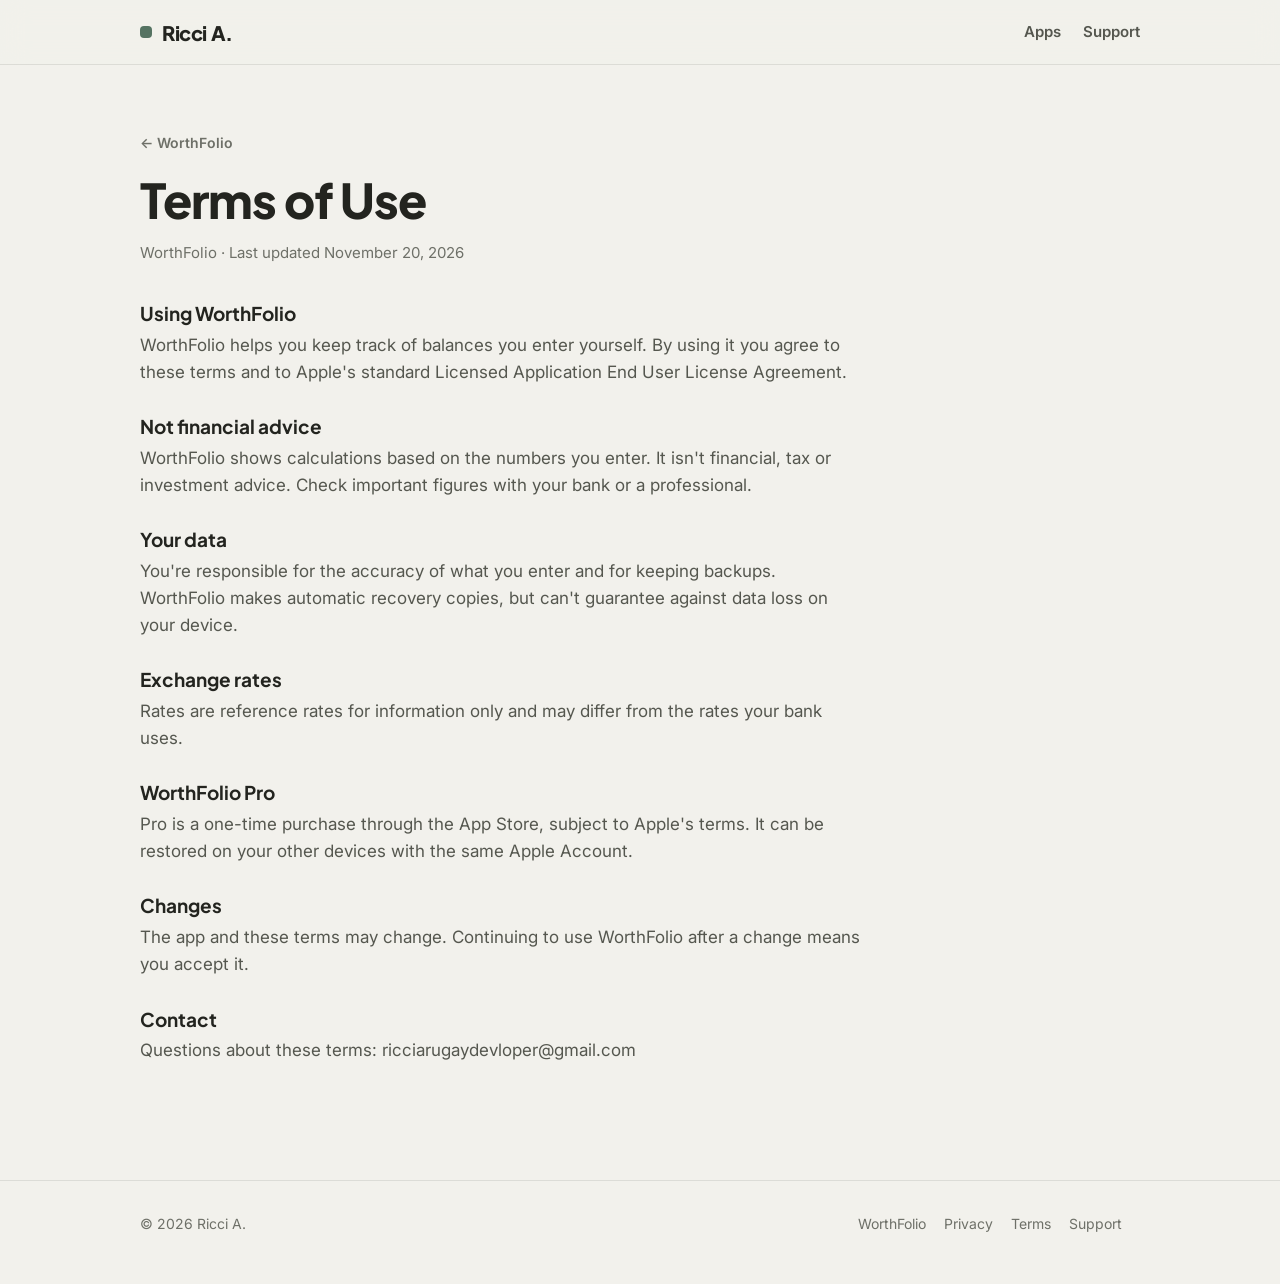
==== worthfolio/terms/index.html @ ca6a8307 "Developer site: home, WorthFolio page, privacy, terms, support Static GitHub Pages site for riccidev" ====
<!doctype html>
<html lang="en">
<head>
<meta charset="utf-8">
<meta name="viewport" content="width=device-width,initial-scale=1,viewport-fit=cover">
<title>WorthFolio Terms of Use</title>
<meta name="description" content="Terms of Use for the WorthFolio app.">
<meta property="og:title" content="WorthFolio Terms of Use">
<meta property="og:description" content="Terms of Use for the WorthFolio app.">
<meta property="og:url" content="https://riccidevloper.com/worthfolio/terms/">
<link rel="icon" href="/assets/favicon.png">
<link rel="apple-touch-icon" href="/assets/apple-touch-icon.png">
<link rel="preconnect" href="https://fonts.googleapis.com"><link rel="preconnect" href="https://fonts.gstatic.com" crossorigin>
<link href="https://fonts.googleapis.com/css2?family=Inter:wght@400;500;600;700&family=Plus+Jakarta+Sans:wght@700;800&display=swap" rel="stylesheet">
<link rel="stylesheet" href="/assets/style.css">
</head>
<body>
<header class="top"><div class="wrap"><a class="logo" href="/"><span class="dot"></span>Ricci A.</a><nav><a href="/#apps">Apps</a><a href="/worthfolio/support/">Support</a></nav></div></header>
<main>
<div class="wrap"><div class="doc"><a class="crumb" href="/worthfolio/">← WorthFolio</a><h2 style="margin-top:18px">Terms of Use</h2><p class="meta">WorthFolio · Last updated November 20, 2026</p><section><h3>Using WorthFolio</h3><p>WorthFolio helps you keep track of balances you enter yourself. By using it you agree to these terms and to Apple&#x27;s standard Licensed Application End User License Agreement.</p></section><section><h3>Not financial advice</h3><p>WorthFolio shows calculations based on the numbers you enter. It isn&#x27;t financial, tax or investment advice. Check important figures with your bank or a professional.</p></section><section><h3>Your data</h3><p>You&#x27;re responsible for the accuracy of what you enter and for keeping backups. WorthFolio makes automatic recovery copies, but can&#x27;t guarantee against data loss on your device.</p></section><section><h3>Exchange rates</h3><p>Rates are reference rates for information only and may differ from the rates your bank uses.</p></section><section><h3>WorthFolio Pro</h3><p>Pro is a one-time purchase through the App Store, subject to Apple&#x27;s terms. It can be restored on your other devices with the same Apple Account.</p></section><section><h3>Changes</h3><p>The app and these terms may change. Continuing to use WorthFolio after a change means you accept it.</p></section><section><h3>Contact</h3><p>Questions about these terms: ricciarugaydevloper@gmail.com</p></section></div></div>
</main>
<footer><div class="wrap"><span>© 2026 Ricci A.</span><span><a href="/worthfolio/">WorthFolio</a><a href="/worthfolio/privacy/">Privacy</a><a href="/worthfolio/terms/">Terms</a><a href="/worthfolio/support/">Support</a></span></div></footer>
</body>
</html>
---- assets/style.css ----
:root{--bg:#F2F1EC;--surface:#FFFFFF;--ink:#23241F;--ink2:#55574F;--muted:#6E7068;--sage:#557362;--sage-soft:#DDE7DB;--line:rgba(35,36,31,.10);--hero1:#9AAF9F;--hero2:#557060;--font-display:'Plus Jakarta Sans',system-ui,-apple-system,sans-serif;--font-body:Inter,system-ui,-apple-system,sans-serif}
@media (prefers-color-scheme:dark){:root{--bg:#121412;--surface:#1C1F1C;--ink:#EEEDE6;--ink2:#C3C2B8;--muted:#979990;--sage:#A9C3AE;--sage-soft:#1C2620;--line:rgba(238,237,230,.10);--hero1:#465C4D;--hero2:#232C26}}
*{box-sizing:border-box}html{-webkit-text-size-adjust:100%}
body{margin:0;background:var(--bg);color:var(--ink);font:400 17px/1.6 var(--font-body);-webkit-font-smoothing:antialiased}
a{color:inherit}img{max-width:100%;display:block}
.wrap{max-width:1040px;margin:0 auto;padding:0 max(20px,env(safe-area-inset-left))}
header.top{position:sticky;top:0;z-index:10;background:color-mix(in srgb,var(--bg) 86%,transparent);backdrop-filter:saturate(1.4) blur(14px);-webkit-backdrop-filter:saturate(1.4) blur(14px);border-bottom:1px solid var(--line)}
header.top .wrap{display:flex;align-items:center;justify-content:space-between;height:64px}
.logo{font:800 20px var(--font-display);letter-spacing:-.4px;text-decoration:none;display:flex;align-items:center;gap:10px}
.logo .dot{width:12px;height:12px;border-radius:4px;background:var(--sage)}
nav a{font:600 15px var(--font-body);text-decoration:none;color:var(--ink2);margin-left:22px}nav a:hover{color:var(--ink)}
.hero{padding:96px 0 64px}
.eyebrow{font:700 13px var(--font-body);letter-spacing:.14em;text-transform:uppercase;color:var(--sage)}
h1{font:800 clamp(46px,8vw,88px)/1.02 var(--font-display);letter-spacing:-.035em;margin:14px 0 18px;text-wrap:balance}
h2{font:800 clamp(30px,4.4vw,44px)/1.1 var(--font-display);letter-spacing:-.025em;margin:0 0 14px;text-wrap:balance}
h3{font:700 20px/1.3 var(--font-display);margin:0 0 6px}
.lead{font-size:clamp(18px,2.2vw,21px);color:var(--ink2);max-width:36ch;margin:0}
section{padding:40px 0 72px}
.app-card{display:grid;grid-template-columns:auto 1fr auto;gap:28px;align-items:center;padding:28px;border-radius:28px;background:var(--surface);border:1px solid var(--line);text-decoration:none;box-shadow:0 18px 40px rgba(0,0,0,.06);transition:transform .2s ease,box-shadow .2s ease}
.app-card:hover{transform:translateY(-2px);box-shadow:0 24px 50px rgba(0,0,0,.09)}
.app-card img{width:96px;height:96px;border-radius:22px;box-shadow:0 8px 20px rgba(0,0,0,.12)}
.app-card p{margin:0;color:var(--ink2)}
.pill{display:inline-flex;align-items:center;gap:8px;padding:9px 16px;border-radius:999px;font:600 14px var(--font-body);background:var(--sage-soft);color:var(--sage);white-space:nowrap}
.btn{display:inline-flex;align-items:center;gap:8px;padding:14px 22px;border-radius:999px;font:600 16px var(--font-body);text-decoration:none;background:var(--ink);color:var(--bg)}
.btn.ghost{background:transparent;color:var(--ink);border:1px solid var(--line)}
.links{display:flex;flex-wrap:wrap;gap:12px;margin-top:28px}
.apphero{display:grid;grid-template-columns:1.1fr .9fr;gap:48px;align-items:center;padding:72px 0 40px}
.apphero .icon{width:112px;height:112px;border-radius:26px;box-shadow:0 14px 30px rgba(0,0,0,.14);margin-bottom:22px}
.band{background:linear-gradient(135deg,var(--hero1),var(--hero2));color:#fff;border-radius:32px;padding:44px}
.band h2{color:#fff}.band p{color:rgba(255,255,255,.88)}
.shots{display:flex;gap:18px;overflow-x:auto;scroll-snap-type:x mandatory;padding:8px 2px 24px;margin:0 -2px}
.shots img{width:240px;flex:none;border-radius:22px;scroll-snap-align:start;box-shadow:0 14px 30px rgba(0,0,0,.12)}
.grid3{display:grid;grid-template-columns:repeat(3,1fr);gap:18px}
.feature{padding:26px;border-radius:24px;background:var(--surface);border:1px solid var(--line)}
.feature p{margin:0;color:var(--ink2);font-size:16px}
.doc{max-width:720px;padding:64px 0 88px}
.doc .meta{color:var(--muted);font-size:15px;margin:0 0 36px}
.doc h2{font-size:clamp(34px,5vw,48px)}
.doc section{padding:0;margin:0 0 28px}
.doc h3{font-size:19px;margin-bottom:6px}
.doc p{margin:0;color:var(--ink2)}
.crumb{font:600 14px var(--font-body);color:var(--muted);text-decoration:none}
.faq details{border-bottom:1px solid var(--line);padding:18px 0}
.faq summary{cursor:pointer;font:700 18px var(--font-display);list-style:none}
.faq summary::-webkit-details-marker{display:none}
.faq summary::after{content:"+";float:right;color:var(--muted);font-weight:500}
.faq details[open] summary::after{content:"–"}
.faq details p{margin:10px 0 0;color:var(--ink2)}
.contact{padding:28px;border-radius:24px;background:var(--surface);border:1px solid var(--line);margin:8px 0 40px}
code.email{font:600 17px var(--font-body);user-select:all}
footer{border-top:1px solid var(--line);padding:32px 0 48px;color:var(--muted);font-size:14px}
footer .wrap{display:flex;flex-wrap:wrap;justify-content:space-between;gap:16px}
footer a{color:var(--muted);text-decoration:none;margin-right:18px}footer a:hover{color:var(--ink)}
:focus-visible{outline:3px solid var(--sage);outline-offset:3px;border-radius:8px}
@media (max-width:760px){.app-card{grid-template-columns:auto 1fr}.app-card .pill{grid-column:1/-1;justify-self:start}.apphero{grid-template-columns:1fr;padding-top:48px}.grid3{grid-template-columns:1fr}.band{padding:30px}nav a{margin-left:16px}.hero{padding:64px 0 40px}}
@media (prefers-reduced-motion:reduce){*{transition:none!important}}
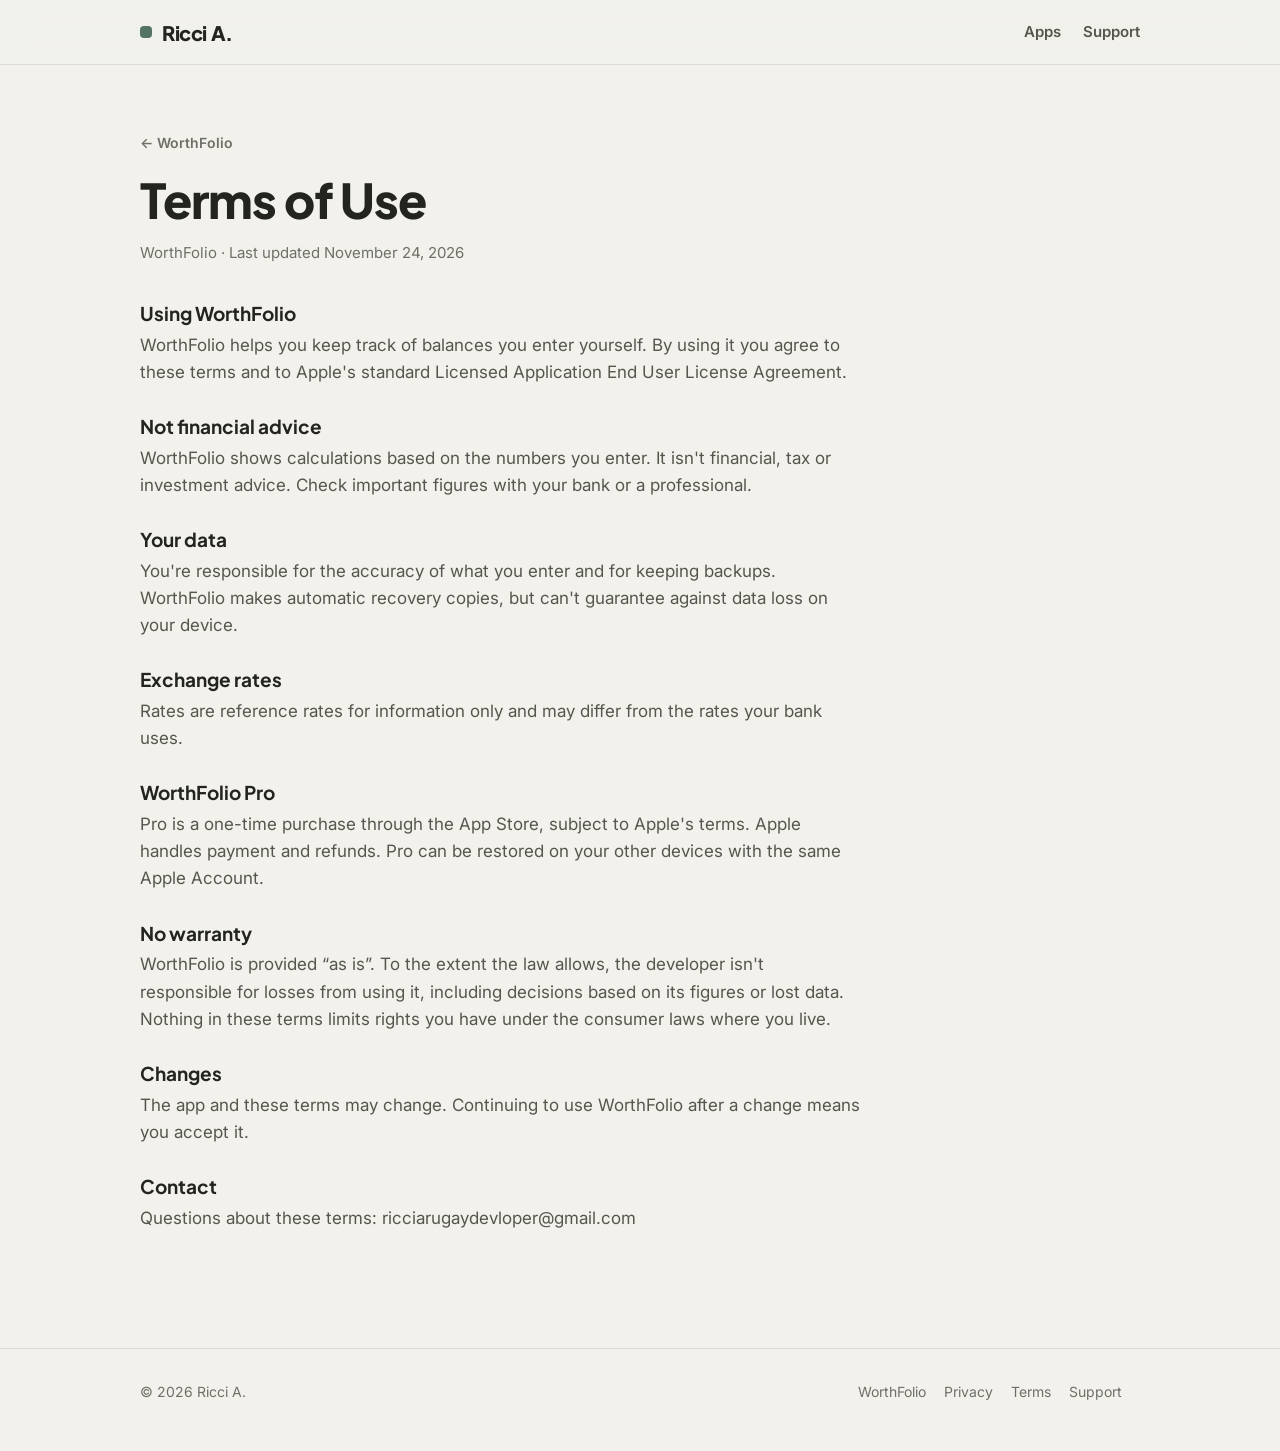
==== commit 6b33bfae: "WorthFolio Privacy Policy and Terms: match app V1.12 (Nov 24, 2026) Co-Authored-By: Claude Opus 5.5 " ====
--- a/worthfolio/terms/index.html
+++ b/worthfolio/terms/index.html
@@ -17,7 +17,7 @@
 <body>
 <header class="top"><div class="wrap"><a class="logo" href="/"><span class="dot"></span>Ricci A.</a><nav><a href="/#apps">Apps</a><a href="/worthfolio/support/">Support</a></nav></div></header>
 <main>
-<div class="wrap"><div class="doc"><a class="crumb" href="/worthfolio/">← WorthFolio</a><h2 style="margin-top:18px">Terms of Use</h2><p class="meta">WorthFolio · Last updated November 20, 2026</p><section><h3>Using WorthFolio</h3><p>WorthFolio helps you keep track of balances you enter yourself. By using it you agree to these terms and to Apple&#x27;s standard Licensed Application End User License Agreement.</p></section><section><h3>Not financial advice</h3><p>WorthFolio shows calculations based on the numbers you enter. It isn&#x27;t financial, tax or investment advice. Check important figures with your bank or a professional.</p></section><section><h3>Your data</h3><p>You&#x27;re responsible for the accuracy of what you enter and for keeping backups. WorthFolio makes automatic recovery copies, but can&#x27;t guarantee against data loss on your device.</p></section><section><h3>Exchange rates</h3><p>Rates are reference rates for information only and may differ from the rates your bank uses.</p></section><section><h3>WorthFolio Pro</h3><p>Pro is a one-time purchase through the App Store, subject to Apple&#x27;s terms. It can be restored on your other devices with the same Apple Account.</p></section><section><h3>Changes</h3><p>The app and these terms may change. Continuing to use WorthFolio after a change means you accept it.</p></section><section><h3>Contact</h3><p>Questions about these terms: ricciarugaydevloper@gmail.com</p></section></div></div>
+<div class="wrap"><div class="doc"><a class="crumb" href="/worthfolio/">← WorthFolio</a><h2 style="margin-top:18px">Terms of Use</h2><p class="meta">WorthFolio · Last updated November 24, 2026</p><section><h3>Using WorthFolio</h3><p>WorthFolio helps you keep track of balances you enter yourself. By using it you agree to these terms and to Apple&#x27;s standard Licensed Application End User License Agreement.</p></section><section><h3>Not financial advice</h3><p>WorthFolio shows calculations based on the numbers you enter. It isn&#x27;t financial, tax or investment advice. Check important figures with your bank or a professional.</p></section><section><h3>Your data</h3><p>You&#x27;re responsible for the accuracy of what you enter and for keeping backups. WorthFolio makes automatic recovery copies, but can&#x27;t guarantee against data loss on your device.</p></section><section><h3>Exchange rates</h3><p>Rates are reference rates for information only and may differ from the rates your bank uses.</p></section><section><h3>WorthFolio Pro</h3><p>Pro is a one-time purchase through the App Store, subject to Apple&#x27;s terms. Apple handles payment and refunds. Pro can be restored on your other devices with the same Apple Account.</p></section><section><h3>No warranty</h3><p>WorthFolio is provided “as is”. To the extent the law allows, the developer isn&#x27;t responsible for losses from using it, including decisions based on its figures or lost data. Nothing in these terms limits rights you have under the consumer laws where you live.</p></section><section><h3>Changes</h3><p>The app and these terms may change. Continuing to use WorthFolio after a change means you accept it.</p></section><section><h3>Contact</h3><p>Questions about these terms: ricciarugaydevloper@gmail.com</p></section></div></div>
 </main>
 <footer><div class="wrap"><span>© 2026 Ricci A.</span><span><a href="/worthfolio/">WorthFolio</a><a href="/worthfolio/privacy/">Privacy</a><a href="/worthfolio/terms/">Terms</a><a href="/worthfolio/support/">Support</a></span></div></footer>
 </body>
